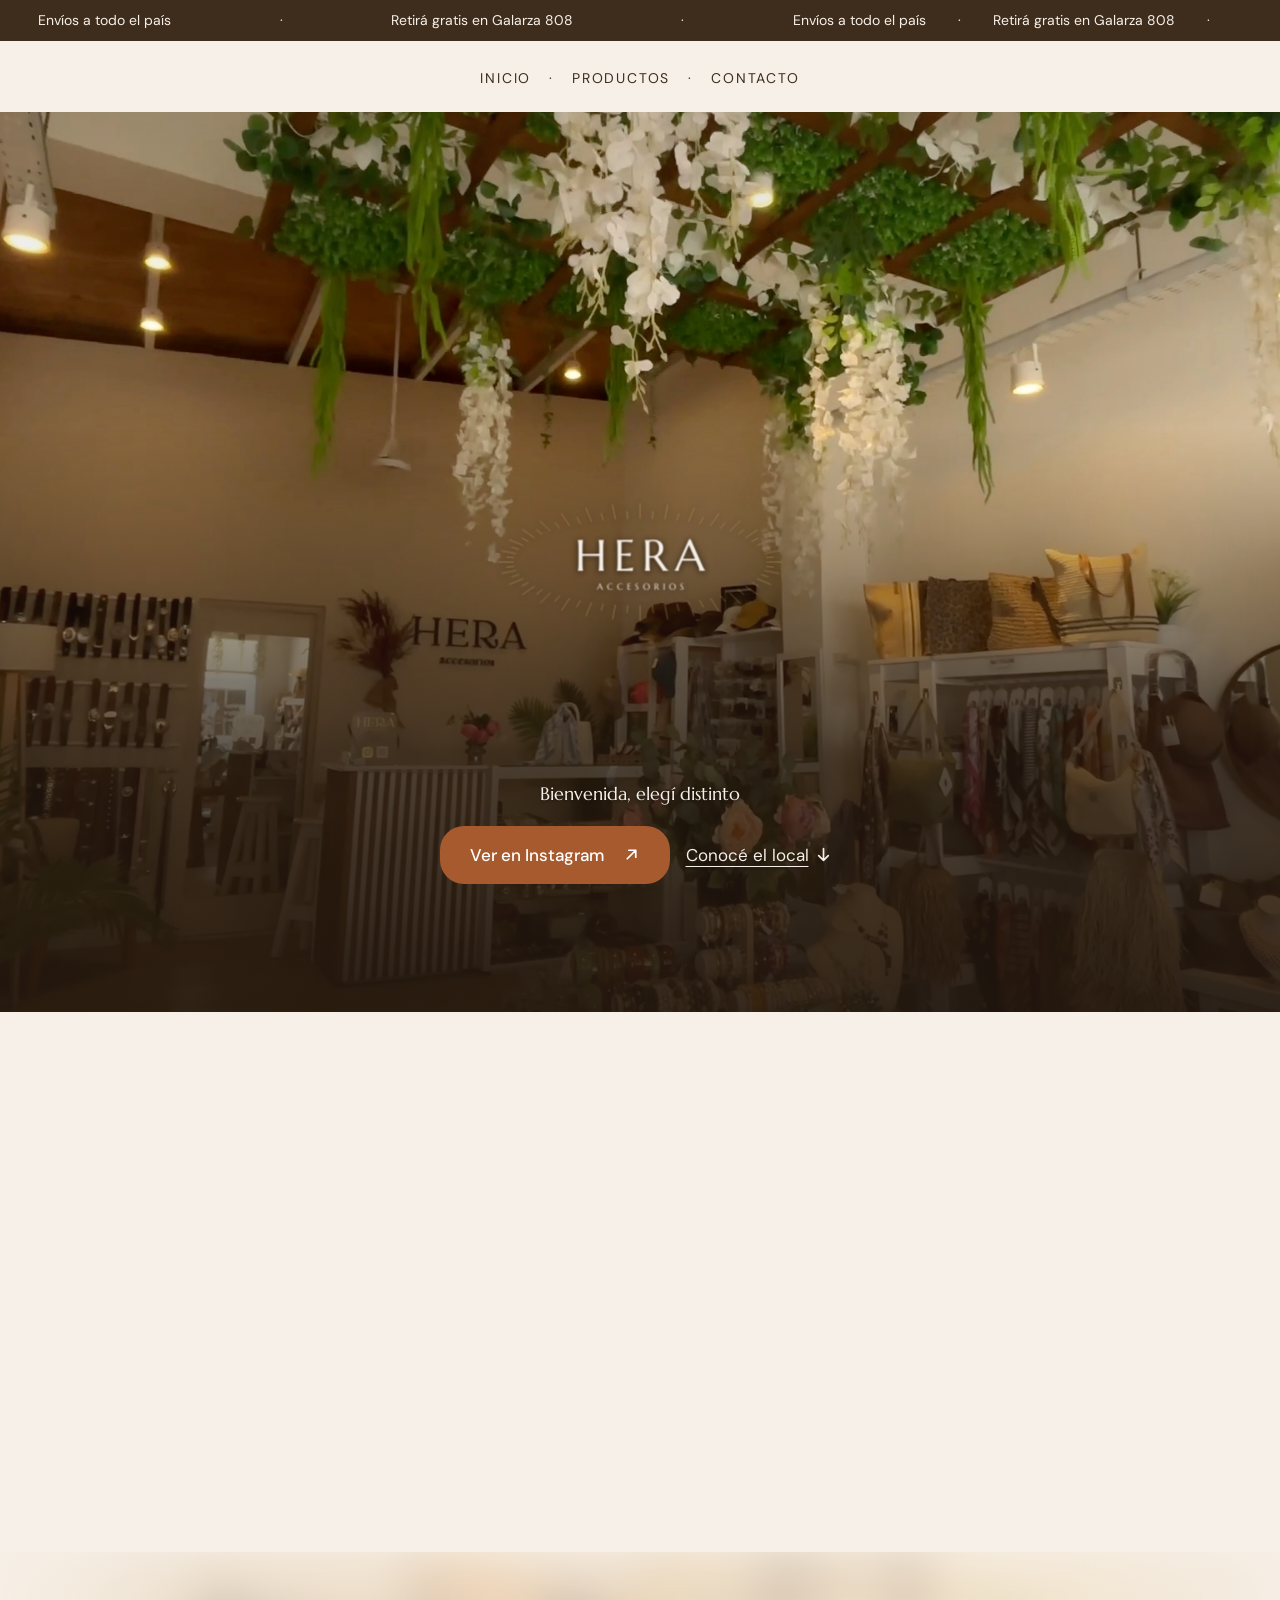
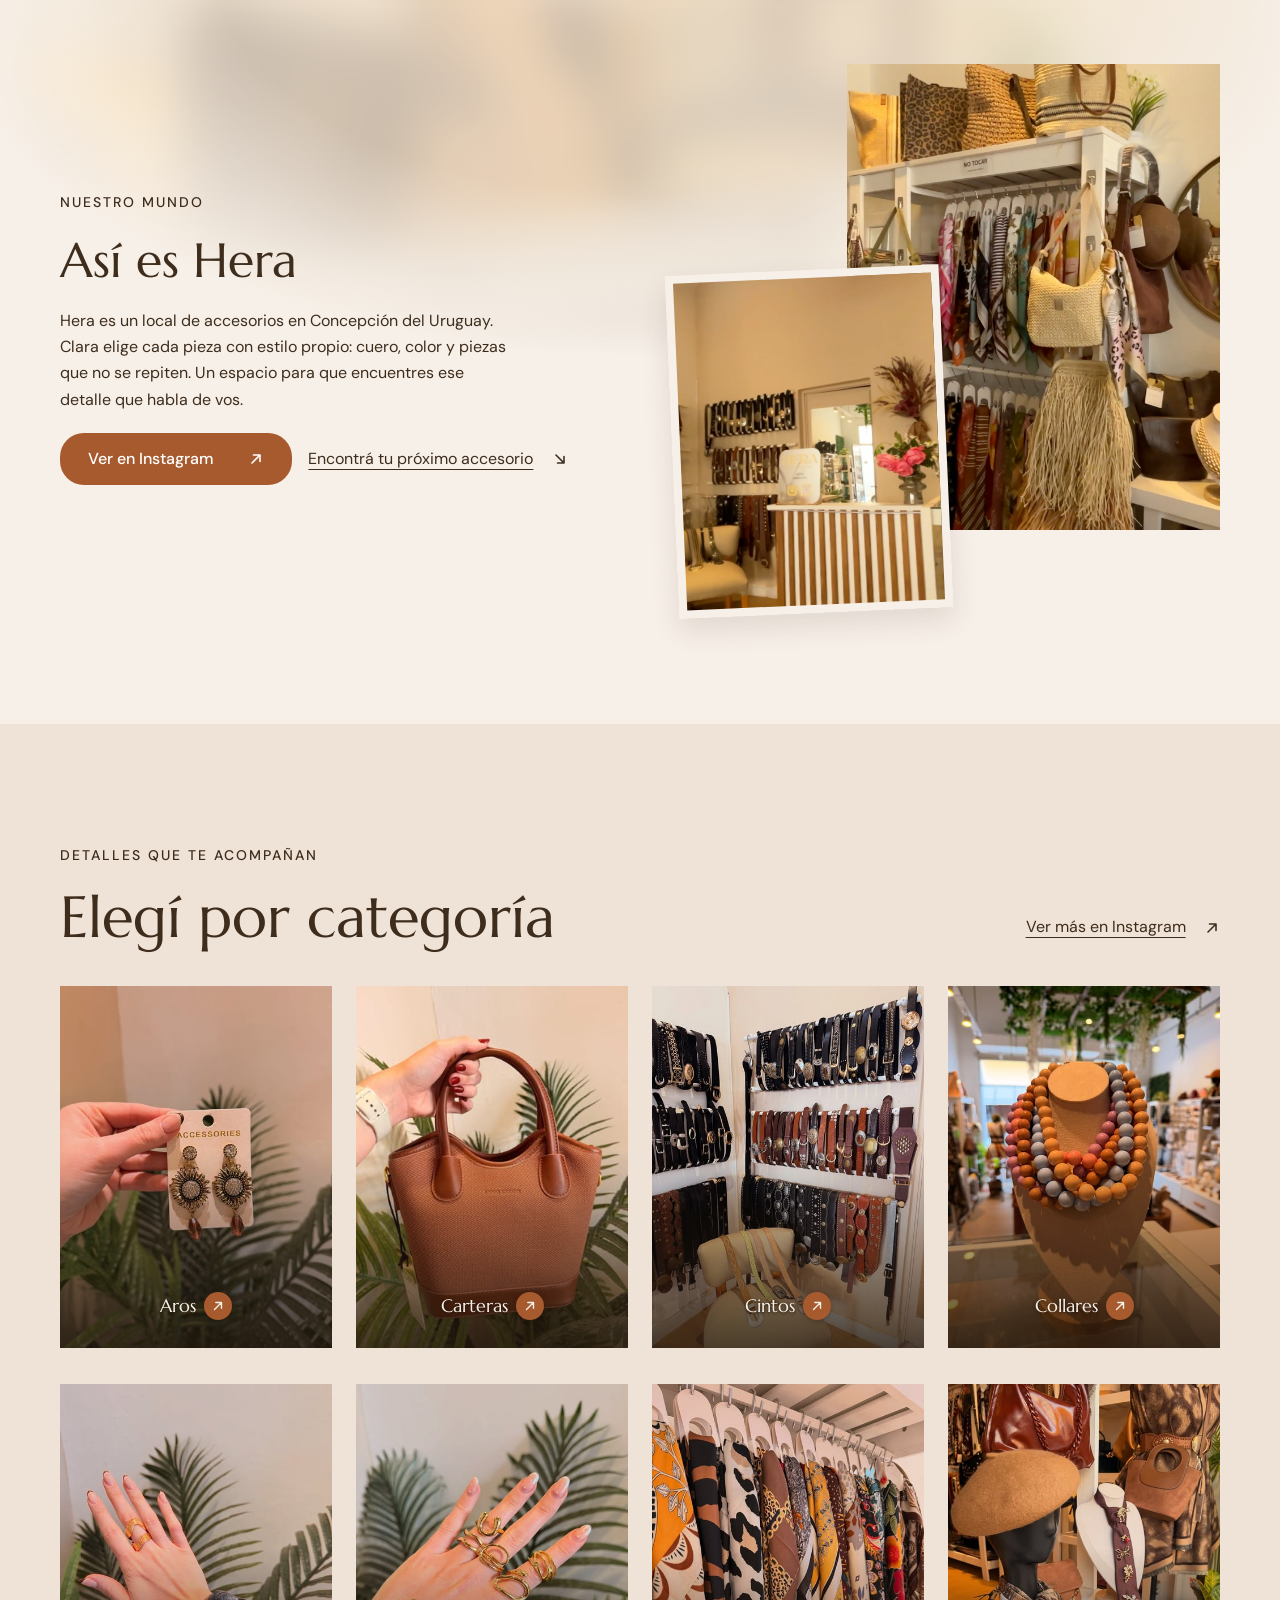
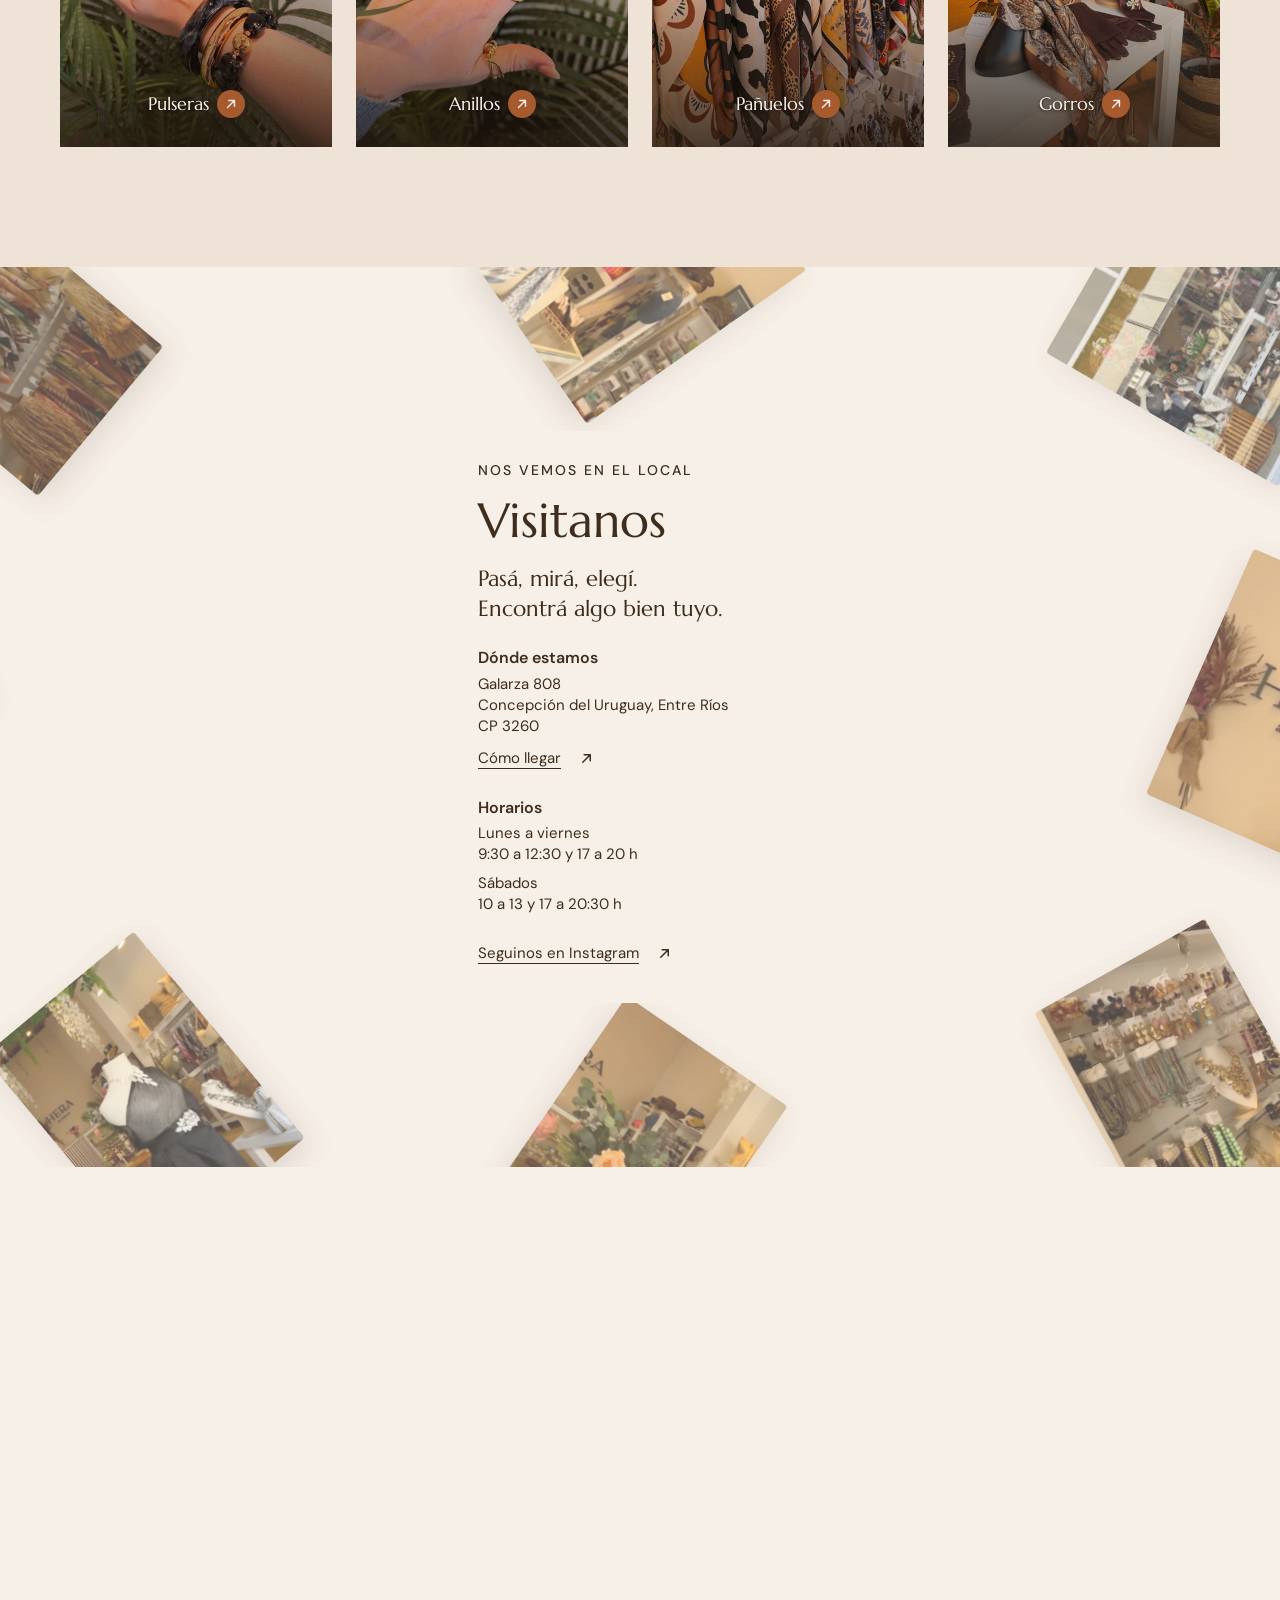
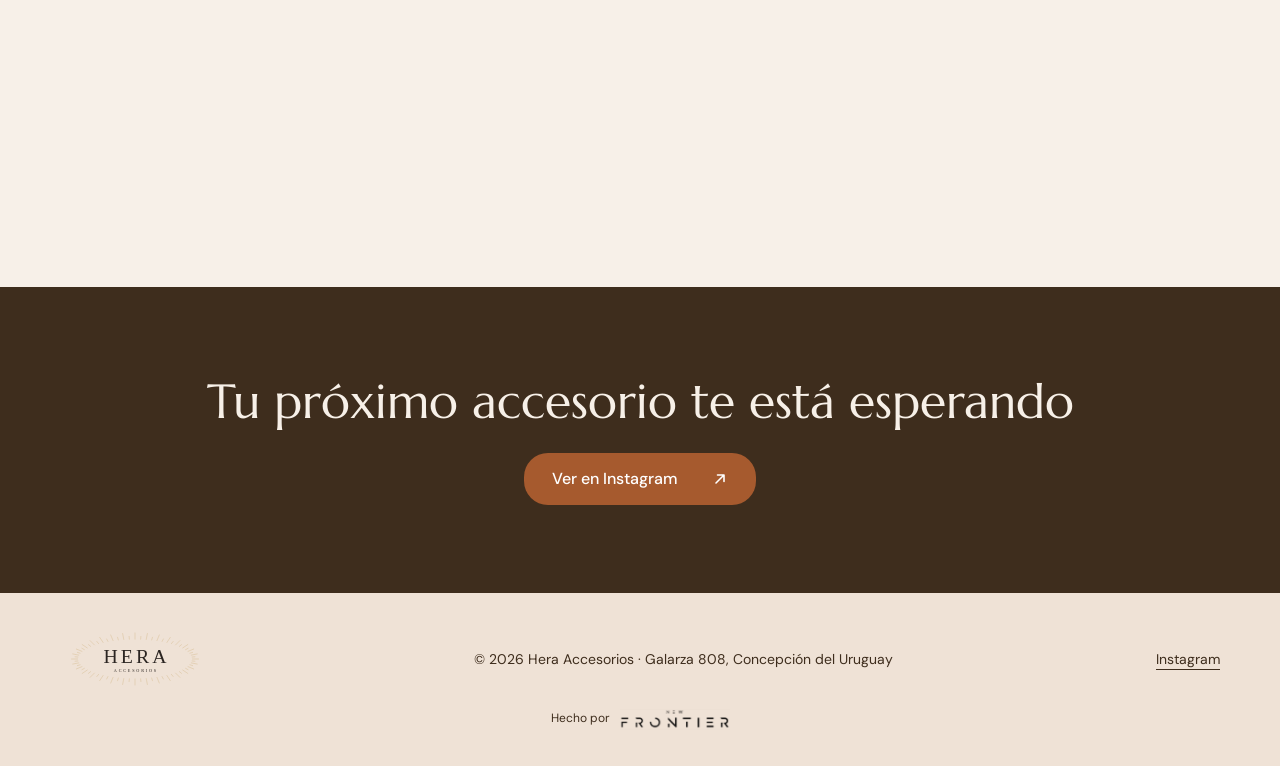
==== index.html @ e1b84c61 "Landing Hera Accesorios (versión final 10-nov) Co-Authored-By: Claude Opus 5.5 <noreply@anthropic.co" ====
<!doctype html>
<html lang="es-AR" data-store-base="https://heranewfrontier.mitiendanube.com">
<head>
<meta charset="utf-8"><meta name="viewport" content="width=device-width, initial-scale=1">
<title>Hera Accesorios · Concepción del Uruguay</title>
<meta name="description" content="Accesorios con identidad, elegidos por Clara en Concepción del Uruguay. Descubrí Hera, visitanos en Galarza 808 y encontrá tu próximo accesorio en nuestra tienda.">
<meta property="og:type" content="website"><meta property="og:locale" content="es_AR"><meta property="og:title" content="Hera Accesorios · Concepción del Uruguay"><meta property="og:description" content="Accesorios con identidad. Conocé nuestro local en Galarza 808 y seguinos en Instagram."><meta property="og:image" content="img/local-flores.jpg"><meta property="og:image:alt" content="Interior de Hera Accesorios con flores y accesorios">
<meta name="theme-color" content="#F7F0E8"><link rel="icon" href="img/favicon.svg" type="image/svg+xml">
<link rel="preconnect" href="https://fonts.googleapis.com"><link rel="preconnect" href="https://fonts.gstatic.com" crossorigin><link href="https://fonts.googleapis.com/css2?family=DM+Sans:wght@400;500;600&amp;family=Marcellus&amp;display=swap" rel="stylesheet">
<link rel="preload" as="image" href="img/hero-recorrido-poster.jpg">
<link rel="stylesheet" href="styles.css"><script src="script.js" defer></script>
<!--nd--><meta name="robots" content="noindex,nofollow"><!-- Cloudflare Web Analytics --><script type='module' src='https://static.cloudflareinsights.com/beacon.min.js' data-cf-beacon='{"token": "3e66b78fe11a428f92c4fb5b9becef0b"}'></script><!-- End Cloudflare Web Analytics --></head>
<body>
<a class="skip-link" href="#contenido">Saltar al contenido</a>
<div class="announcement"><div class="announcement-track"><div class="announcement-group"><span>Envíos a todo el país</span><span aria-hidden="true">·</span><span>Retirá gratis en Galarza 808</span><span aria-hidden="true">·</span><span class="announcement-repeat" aria-hidden="true"><span>Envíos a todo el país</span><span aria-hidden="true">·</span><span>Retirá gratis en Galarza 808</span><span aria-hidden="true">·</span></span></div><div class="announcement-group" aria-hidden="true"><span>Envíos a todo el país</span><span aria-hidden="true">·</span><span>Retirá gratis en Galarza 808</span><span aria-hidden="true">·</span><span class="announcement-repeat" aria-hidden="true"><span>Envíos a todo el país</span><span aria-hidden="true">·</span><span>Retirá gratis en Galarza 808</span><span aria-hidden="true">·</span></span></div></div></div>
<header class="site-header" id="inicio">
<nav aria-label="Navegación principal"><a href="#inicio">Inicio</a><span aria-hidden="true">·</span><a href="https://www.instagram.com/heraaccesorios.cdelu/" target="_blank" rel="noopener noreferrer">Productos<span class="sr-only"> (abre en otra pestaña)</span></a><span aria-hidden="true">·</span><a href="#contacto">Contacto</a></nav>
</header>
<main id="contenido">
<section class="hero" aria-labelledby="hero-title">
<div class="hero-sticky">
<video class="hero-video" poster="img/hero-recorrido-poster.jpg" autoplay muted playsinline preload="auto" aria-hidden="true"></video>
<noscript><video class="hero-video is-playing" poster="img/hero-recorrido-poster.jpg" autoplay muted playsinline preload="auto" aria-hidden="true"><source src="img/hero-recorrido-movil.mp4" media="(width &lt; 768px)" type="video/mp4"><source src="img/hero-recorrido.mp4" type="video/mp4"></video></noscript>
<div class="hero-shade"></div><svg class="hero-logo" xmlns="http://www.w3.org/2000/svg" viewBox="0 0 500 200" role="img" aria-labelledby="hero-logo-title"><title id="hero-logo-title">Hera Accesorios</title><g class="hero-rays" stroke="#C9A66B" stroke-width="1" fill="none"><path d="M250.0 35.0L250.0 12.0" pathLength="1" style="--ray:0"/><path d="M268.6 35.3L269.8 23.4" pathLength="1" style="--ray:1"/><path d="M287.1 36.2L291.6 13.7" pathLength="1" style="--ray:2"/><path d="M305.2 37.8L308.6 26.3" pathLength="1" style="--ray:3"/><path d="M322.7 39.9L331.5 18.7" pathLength="1" style="--ray:4"/><path d="M339.6 42.7L345.2 32.1" pathLength="1" style="--ray:5"/><path d="M355.6 46.0L368.3 26.8" pathLength="1" style="--ray:6"/><path d="M370.5 49.8L378.1 40.5" pathLength="1" style="--ray:7"/><path d="M384.4 54.0L400.6 37.8" pathLength="1" style="--ray:8"/><path d="M396.9 58.8L406.1 51.2" pathLength="1" style="--ray:9"/><path d="M408.0 63.9L427.1 51.1" pathLength="1" style="--ray:10"/><path d="M417.6 69.4L428.1 63.7" pathLength="1" style="--ray:11"/><path d="M425.5 75.1L446.8 66.3" pathLength="1" style="--ray:12"/><path d="M431.8 81.1L443.3 77.6" pathLength="1" style="--ray:13"/><path d="M436.3 87.3L458.9 82.8" pathLength="1" style="--ray:14"/><path d="M439.1 93.6L451.0 92.5" pathLength="1" style="--ray:15"/><path d="M440.0 100.0L463.0 100.0" pathLength="1" style="--ray:16"/><path d="M439.1 106.4L451.0 107.5" pathLength="1" style="--ray:17"/><path d="M436.3 112.7L458.9 117.2" pathLength="1" style="--ray:18"/><path d="M431.8 118.9L443.3 122.4" pathLength="1" style="--ray:19"/><path d="M425.5 124.9L446.8 133.7" pathLength="1" style="--ray:20"/><path d="M417.6 130.6L428.1 136.3" pathLength="1" style="--ray:21"/><path d="M408.0 136.1L427.1 148.9" pathLength="1" style="--ray:22"/><path d="M396.9 141.2L406.1 148.8" pathLength="1" style="--ray:23"/><path d="M384.4 146.0L400.6 162.2" pathLength="1" style="--ray:24"/><path d="M370.5 150.2L378.1 159.5" pathLength="1" style="--ray:25"/><path d="M355.6 154.0L368.3 173.2" pathLength="1" style="--ray:26"/><path d="M339.6 157.3L345.2 167.9" pathLength="1" style="--ray:27"/><path d="M322.7 160.1L331.5 181.3" pathLength="1" style="--ray:28"/><path d="M305.2 162.2L308.6 173.7" pathLength="1" style="--ray:29"/><path d="M287.1 163.8L291.6 186.3" pathLength="1" style="--ray:30"/><path d="M268.6 164.7L269.8 176.6" pathLength="1" style="--ray:31"/><path d="M250.0 165.0L250.0 188.0" pathLength="1" style="--ray:32"/><path d="M231.4 164.7L230.2 176.6" pathLength="1" style="--ray:33"/><path d="M212.9 163.8L208.4 186.3" pathLength="1" style="--ray:34"/><path d="M194.8 162.2L191.4 173.7" pathLength="1" style="--ray:35"/><path d="M177.3 160.1L168.5 181.3" pathLength="1" style="--ray:36"/><path d="M160.4 157.3L154.8 167.9" pathLength="1" style="--ray:37"/><path d="M144.4 154.0L131.7 173.2" pathLength="1" style="--ray:38"/><path d="M129.5 150.2L121.9 159.5" pathLength="1" style="--ray:39"/><path d="M115.6 146.0L99.4 162.2" pathLength="1" style="--ray:40"/><path d="M103.1 141.2L93.9 148.8" pathLength="1" style="--ray:41"/><path d="M92.0 136.1L72.9 148.9" pathLength="1" style="--ray:42"/><path d="M82.4 130.6L71.9 136.3" pathLength="1" style="--ray:43"/><path d="M74.5 124.9L53.2 133.7" pathLength="1" style="--ray:44"/><path d="M68.2 118.9L56.7 122.4" pathLength="1" style="--ray:45"/><path d="M63.7 112.7L41.1 117.2" pathLength="1" style="--ray:46"/><path d="M60.9 106.4L49.0 107.5" pathLength="1" style="--ray:47"/><path d="M60.0 100.0L37.0 100.0" pathLength="1" style="--ray:48"/><path d="M60.9 93.6L49.0 92.5" pathLength="1" style="--ray:49"/><path d="M63.7 87.3L41.1 82.8" pathLength="1" style="--ray:50"/><path d="M68.2 81.1L56.7 77.6" pathLength="1" style="--ray:51"/><path d="M74.5 75.1L53.2 66.3" pathLength="1" style="--ray:52"/><path d="M82.4 69.4L71.9 63.7" pathLength="1" style="--ray:53"/><path d="M92.0 63.9L72.9 51.1" pathLength="1" style="--ray:54"/><path d="M103.1 58.8L93.9 51.2" pathLength="1" style="--ray:55"/><path d="M115.6 54.0L99.4 37.8" pathLength="1" style="--ray:56"/><path d="M129.5 49.8L121.9 40.5" pathLength="1" style="--ray:57"/><path d="M144.4 46.0L131.7 26.8" pathLength="1" style="--ray:58"/><path d="M160.4 42.7L154.8 32.1" pathLength="1" style="--ray:59"/><path d="M177.3 39.9L168.5 18.7" pathLength="1" style="--ray:60"/><path d="M194.8 37.8L191.4 26.3" pathLength="1" style="--ray:61"/><path d="M212.9 36.2L208.4 13.7" pathLength="1" style="--ray:62"/><path d="M231.4 35.3L230.2 23.4" pathLength="1" style="--ray:63"/></g><g class="hero-wordmark"><text x="255" y="113" font-size="66" letter-spacing="10" text-anchor="middle">HERA</text><text x="253" y="142" font-size="14" letter-spacing="6" text-anchor="middle">ACCESORIOS</text></g></svg><div class="hero-content"><h1 id="hero-title">Bienvenida, elegí distinto</h1><a class="button" href="https://www.instagram.com/heraaccesorios.cdelu/" target="_blank" rel="noopener noreferrer">Ver en Instagram <span class="arrow arrow-ne" aria-hidden="true"></span><span class="sr-only"> (abre en otra pestaña)</span></a><a class="hero-secondary" href="#local">Conocé el local<span class="arrow arrow-s" aria-hidden="true"></span></a></div>
</div>
</section>
<section class="about" id="local" aria-labelledby="about-title">
<img class="about-wash" src="img/hera-1.jpg" alt="" aria-hidden="true" loading="lazy">
<div class="container about-inner">
<div class="about-copy"><p class="eyebrow">Nuestro mundo</p><h2 id="about-title">Así es Hera</h2><p>Hera es un local de accesorios en Concepción del Uruguay. Clara elige cada pieza con estilo propio: cuero, color y piezas que no se repiten. Un espacio para que encuentres ese detalle que habla de vos.</p><div class="about-actions"><a class="button" href="https://www.instagram.com/heraaccesorios.cdelu/" target="_blank" rel="noopener noreferrer">Ver en Instagram <span class="arrow arrow-ne" aria-hidden="true"></span><span class="sr-only"> (abre en otra pestaña)</span></a><a class="text-link" href="#categorias">Encontrá tu próximo accesorio <span class="arrow arrow-se" aria-hidden="true"></span></a></div></div>
<div class="about-photos"><img class="about-photo-main" src="img/hera-1.jpg" alt="Exhibidor de carteras, pañuelos y accesorios en el local de Hera" width="1267" height="1584" loading="lazy"><img class="about-photo-secondary" src="img/hera-2.jpg" alt="Mostrador de Hera con cintos de fondo y flores" width="1267" height="1584" loading="lazy"></div>
</div></section>
<section class="categories section" id="categorias" aria-labelledby="categories-title"><div class="container"><div class="section-heading"><div><p class="eyebrow">Detalles que te acompañan</p><h2 id="categories-title">Elegí por categoría</h2></div><a class="text-link" href="https://www.instagram.com/heraaccesorios.cdelu/" target="_blank" rel="noopener noreferrer">Ver más en Instagram<span class="arrow arrow-ne" aria-hidden="true"></span><span class="sr-only"> (abre en otra pestaña)</span></a></div><div class="category-grid"><a class="category" href="https://ig.me/m/heraaccesorios.cdelu" target="_blank" rel="noopener noreferrer"><img src="img/04-aros-sol-bordados.jpg" alt="Aros con diseño de sol bordado" width="480" height="640" loading="lazy"><span>Aros<span class="category-go" aria-hidden="true"><span class="arrow arrow-ne"></span></span><span class="sr-only"> (abre un mensaje por Instagram en otra pestaña)</span></span></a>
<a class="category" href="https://www.instagram.com/heraaccesorios.cdelu/" target="_blank" rel="noopener noreferrer"><img src="img/08-cartera-mini-tote-suela.jpg" alt="Cartera mini tote color suela" width="361" height="640" loading="lazy"><span>Carteras<span class="category-go" aria-hidden="true"><span class="arrow arrow-ne"></span></span><span class="sr-only"> (abre Instagram en otra pestaña)</span></span></a>
<a class="category" href="https://www.instagram.com/heraaccesorios.cdelu/" target="_blank" rel="noopener noreferrer"><img src="img/03-cinto-cuero-hebilla-vintage.jpg" alt="Cinto de cuero con hebilla vintage" width="480" height="640" loading="lazy"><span>Cintos<span class="category-go" aria-hidden="true"><span class="arrow arrow-ne"></span></span><span class="sr-only"> (abre Instagram en otra pestaña)</span></span></a>
<a class="category" href="https://www.instagram.com/heraaccesorios.cdelu/" target="_blank" rel="noopener noreferrer"><img src="img/01-collar-maxi-bolitas.jpg" alt="Collar maxi de bolitas" width="480" height="640" loading="lazy"><span>Collares<span class="category-go" aria-hidden="true"><span class="arrow arrow-ne"></span></span><span class="sr-only"> (abre Instagram en otra pestaña)</span></span></a>
<a class="category" href="https://www.instagram.com/heraaccesorios.cdelu/" target="_blank" rel="noopener noreferrer"><img src="img/02-set-pulseras-carey.jpg" alt="Conjunto de pulseras de estilo carey" width="480" height="640" loading="lazy"><span>Pulseras<span class="category-go" aria-hidden="true"><span class="arrow arrow-ne"></span></span><span class="sr-only"> (abre Instagram en otra pestaña)</span></span></a>
<a class="category" href="https://ig.me/m/heraaccesorios.cdelu" target="_blank" rel="noopener noreferrer"><img src="img/06-anillos-dorados-ondas.jpg" alt="Anillos dorados con formas onduladas" width="480" height="640" loading="lazy"><span>Anillos<span class="category-go" aria-hidden="true"><span class="arrow arrow-ne"></span></span><span class="sr-only"> (abre un mensaje por Instagram en otra pestaña)</span></span></a>
<a class="category" href="https://www.instagram.com/heraaccesorios.cdelu/" target="_blank" rel="noopener noreferrer"><img src="img/05-panuelo-seda-estampado.jpg" alt="Pañuelo estampado de colores" width="480" height="640" loading="lazy"><span>Pañuelos<span class="category-go" aria-hidden="true"><span class="arrow arrow-ne"></span></span><span class="sr-only"> (abre Instagram en otra pestaña)</span></span></a>
<a class="category" href="https://www.instagram.com/heraaccesorios.cdelu/" target="_blank" rel="noopener noreferrer"><img src="img/07-boina-pano-camel.jpg" alt="Boina de paño color camel" width="480" height="640" loading="lazy"><span>Gorros<span class="category-go" aria-hidden="true"><span class="arrow arrow-ne"></span></span><span class="sr-only"> (abre Instagram en otra pestaña)</span></span></a></div></div></section>
<section class="visit" id="contacto" aria-labelledby="visit-title"><div class="visit-sticky"><div class="visit-cards"><figure class="visit-card"><img src="img/visita/cartel.jpg" alt="Cartel de Hera en la pared del local" width="800" height="1100" loading="lazy" decoding="async"></figure><figure class="visit-card"><img src="img/visita/collares.jpg" alt="Pared con collares y aros" width="800" height="1100" loading="lazy" decoding="async"></figure><figure class="visit-card"><img src="img/visita/flores.jpg" alt="Mesa con flores y pulseras" width="800" height="1100" loading="lazy" decoding="async"></figure><figure class="visit-card"><img src="img/visita/maniqui.jpg" alt="Maniquí con vestido negro en el local" width="800" height="1100" loading="lazy" decoding="async"></figure><figure class="visit-card"><img src="img/visita/mesa.jpg" alt="Mesa con pulseras y collares en bustos" width="800" height="1100" loading="lazy" decoding="async"></figure><figure class="visit-card"><img src="img/visita/panuelos.jpg" alt="Exhibidor de pañuelos y carteras" width="800" height="1100" loading="lazy" decoding="async"></figure><figure class="visit-card"><img src="img/visita/sombreros.jpg" alt="Estante con sombreros y accesorios" width="800" height="1100" loading="lazy" decoding="async"></figure><figure class="visit-card"><img src="img/visita/vidriera.jpg" alt="Vidriera de Hera vista desde la calle" width="800" height="1100" loading="lazy" decoding="async"></figure></div><div class="visit-panel"><div><p class="eyebrow">Nos vemos en el local</p><h2 id="visit-title">Visitanos</h2><p class="visit-intro">Pasá, mirá, elegí.<br>Encontrá algo bien tuyo.</p></div><div class="visit-details"><div><h3>Dónde estamos</h3><address>Galarza 808<br>Concepción del Uruguay, Entre Ríos<br>CP 3260</address><a class="text-link" href="https://www.google.com/maps/search/?api=1&amp;query=Galarza+808+Concepci%C3%B3n+del+Uruguay" target="_blank" rel="noopener noreferrer">Cómo llegar <span class="arrow arrow-ne" aria-hidden="true"></span><span class="sr-only"> (abre en otra pestaña)</span></a></div><div><h3>Horarios</h3><p>Lunes a viernes<br>9:30 a 12:30 y 17 a 20 h</p><p>Sábados<br>10 a 13 y 17 a 20:30 h</p></div><a class="text-link instagram" href="https://www.instagram.com/heraaccesorios.cdelu/" target="_blank" rel="noopener noreferrer">Seguinos en Instagram<span class="arrow arrow-ne" aria-hidden="true"></span><span class="sr-only"> (abre en otra pestaña)</span></a></div></div></div></section>
<div class="contact-strip"><h2>Tu próximo accesorio te está esperando</h2><a class="button" href="https://www.instagram.com/heraaccesorios.cdelu/" target="_blank" rel="noopener noreferrer">Ver en Instagram <span class="arrow arrow-ne" aria-hidden="true"></span><span class="sr-only"> (abre en otra pestaña)</span></a></div>
</main>
<footer class="site-footer"><div class="container footer-inner"><a href="#inicio" aria-label="Hera Accesorios, volver al inicio"><img src="img/logo-hera.svg" width="500" height="200" alt="Hera Accesorios" loading="lazy"></a><p>© 2026 Hera Accesorios · Galarza 808, Concepción del Uruguay</p><nav aria-label="Enlaces del pie"><a href="https://www.instagram.com/heraaccesorios.cdelu/" target="_blank" rel="noopener noreferrer">Instagram<span class="sr-only"> (abre en otra pestaña)</span></a></nav></div><div class="footer-credit"><span>Hecho por</span><a href="https://newfrontieria.com/" target="_blank" rel="noopener noreferrer" aria-label="New Frontier (abre en otra pestaña)"><img src="img/logo-new-frontier.png" width="480" height="89" alt="New Frontier" loading="lazy"></a></div></footer>
</body></html>
---- styles.css ----
:root{--header-stack-height:112.1px;--cream:#F7F0E8;--ink:#3E2D1D;--accent:#A65A2E;--surface:#EFE2D6;--gold:#C9A66B;--serif:'Marcellus',Georgia,serif;--sans:'DM Sans',Arial,sans-serif}
*{box-sizing:border-box}html{scroll-behavior:smooth;scroll-padding-top:24px}body{margin:0;background:var(--cream);color:var(--ink);font-family:var(--sans);font-size:16px;line-height:1.65;opacity:1;transition:opacity 300ms ease}body.is-leaving{opacity:0}img{display:block;max-width:100%;height:auto}a{color:inherit;text-underline-offset:5px}a:focus-visible{outline:3px solid var(--accent);outline-offset:6px}h1,h2,h3,p,figure{margin:0}h1,h2{font-family:var(--serif);font-weight:400;line-height:1.12;text-wrap:balance}h1{font-size:clamp(48px,7vw,96px)}h2{font-size:clamp(36px,4.5vw,60px)}h3{font-size:16px;font-weight:600;margin-bottom:12px}p+ p{margin-top:16px}.container{width:min(1160px,calc(100% - 40px));margin-inline:auto}.section{padding-block:72px}.eyebrow{font-size:14px;letter-spacing:2px;text-transform:uppercase;font-weight:500;margin-bottom:18px}.skip-link{position:absolute;left:16px;top:8px;z-index:10;padding:12px 18px;background:var(--cream);transform:translateY(-150%)}.skip-link:focus{transform:none}.sr-only{position:absolute;width:1px;height:1px;padding:0;margin:-1px;overflow:hidden;clip-path:inset(50%);white-space:nowrap;border:0}
.announcement{overflow:hidden;background:var(--ink);color:var(--cream);font-size:14px;padding-block:9px}.announcement-track{display:flex;width:max-content;animation:announcement-scroll 36s linear infinite}.announcement-group,.announcement-repeat{display:flex;align-items:center;gap:32px;flex-shrink:0}.announcement-group{padding-right:32px;min-width:100vw;justify-content:space-around}.announcement:hover .announcement-track{animation-play-state:paused}.announcement span{white-space:nowrap}@keyframes announcement-scroll{to{transform:translateX(-50%)}}.site-header{text-align:center;padding:15px 20px 12px}.site-header nav{display:flex;justify-content:center;align-items:center;gap:18px;font-size:14px;letter-spacing:1.8px;text-transform:uppercase}.site-header nav a{display:inline-flex;align-items:center;min-height:44px;text-decoration:none}.site-header nav a:hover{text-decoration:underline}.hero{position:relative;height:160vh;height:160svh;text-align:center;color:var(--cream)}.hero-sticky{position:sticky;top:0;height:100vh;height:100svh;isolation:isolate;overflow:hidden;background:url("img/hero-recorrido-poster.jpg") center/cover no-repeat}.hero-video{position:absolute;inset:0;width:100%;height:100%;object-fit:cover;z-index:-2;opacity:0}.hero-video.is-playing{opacity:1}.hero-shade{position:absolute;inset:0;background:linear-gradient(to bottom,rgba(33,23,15,.16),transparent 25%),linear-gradient(to top,rgba(33,23,15,.9),rgba(33,23,15,.72) calc(var(--header-stack-height) + 150px),transparent 65%);z-index:-1;pointer-events:none}.hero-content{position:absolute;bottom:calc(var(--header-stack-height) + 16px);left:0;width:100%;padding:12px 16px 0}.hero h1,.hero-secondary{text-shadow:0 1px 3px #21170f}.hero h1{font-size:clamp(.95rem,1.4vw,1.15rem);line-height:1.3;margin-bottom:clamp(14px,1.6vw,20px)}.hero .button{min-height:44px;max-width:170px;padding:12px 20px;gap:0;font-size:15px;white-space:nowrap}.button{display:inline-flex;align-items:center;justify-content:center;gap:28px;padding:13px 28px;min-height:50px;border-radius:24px;background:var(--accent);color:#fff;text-decoration:none;font-weight:500;transition:background 200ms,box-shadow 200ms}.button:hover{background:#894722;box-shadow:0 4px 18px #21170f26}.hero-secondary{display:inline-flex;align-items:center;justify-content:center;min-height:44px;margin-left:8px;padding:8px;font-size:15px;white-space:nowrap}.hero a:focus-visible{outline-color:var(--cream)}.text-link{display:inline-flex;align-items:center;gap:12px;min-height:44px;font-size:16px}.text-link:hover{text-decoration-thickness:2px}.about{position:relative;isolation:isolate;overflow:hidden;background:var(--cream)}
.about-wash{position:absolute;top:0;left:0;width:100%;height:70%;object-fit:cover;object-position:top;filter:blur(24px);opacity:.28;pointer-events:none;z-index:0;-webkit-mask-image:radial-gradient(75% 100% at 50% 0,#000 45%,transparent 75%);mask-image:radial-gradient(75% 100% at 50% 0,#000 45%,transparent 75%)}
.about-inner{position:relative;z-index:1;display:grid;grid-template-columns:minmax(0,1fr);align-items:center;gap:clamp(48px,6vw,64px);padding-block:clamp(80px,9vw,112px)}
.about-copy{display:flex;flex-direction:column;align-items:flex-start;gap:20px;min-width:0;text-align:left}.about-copy .eyebrow{margin:0}.about-copy h2{font-size:clamp(32px,4.4vw,48px)}.about-copy p:not(.eyebrow){max-width:28rem;text-wrap:pretty}.about-actions{display:flex;flex-wrap:wrap;align-items:center;gap:16px}
.about-photos{position:relative;aspect-ratio:1/1;min-width:0}.about-photos img{position:absolute;aspect-ratio:4/5;object-fit:cover}.about-photo-main{top:0;right:0;width:68%}.about-photo-secondary{bottom:0;left:0;width:50%;z-index:1;border:8px solid var(--cream);box-shadow:0 12px 28px #3e2d1d1f;transform:rotate(-2.5deg)}
.js .about-copy>*{transition:opacity .5s cubic-bezier(.22,1,.36,1),transform .5s cubic-bezier(.22,1,.36,1),filter .5s cubic-bezier(.22,1,.36,1);transition-delay:calc(var(--about-order,0)*.1s)}.about-copy>:nth-child(2){--about-order:1}.about-copy>:nth-child(3){--about-order:2}.about-copy>:nth-child(4){--about-order:3}
.js .about-photos{transition:opacity .6s cubic-bezier(.22,1,.36,1) .4s,transform .6s cubic-bezier(.22,1,.36,1) .4s,filter .6s cubic-bezier(.22,1,.36,1) .4s}
.js .about:not(.is-revealed) .about-copy>*{opacity:0;transform:translateY(12px);filter:blur(6px)}.js .about:not(.is-revealed) .about-photos{opacity:0;transform:translateY(24px);filter:blur(8px)}
@media(min-width:1024px){.about-inner{grid-template-columns:repeat(2,minmax(0,1fr))}}
@media(prefers-reduced-motion:reduce){.js .about .about-copy>*,.js .about .about-photos{opacity:1;transform:none;filter:none;transition:none}}
.categories{background:var(--surface)}.section-heading{display:flex;flex-wrap:wrap;justify-content:space-between;align-items:end;gap:20px;margin-bottom:36px}.category-grid{display:grid;grid-template-columns:repeat(2,minmax(0,1fr));gap:28px 16px}.category{position:relative;isolation:isolate;overflow:hidden;text-decoration:none;min-width:0;aspect-ratio:3/4;transition:filter 325ms ease-out,opacity 325ms ease-out}.category:before{content:'';position:absolute;inset:45% 0 0;background:linear-gradient(transparent,rgba(33,23,15,.8));z-index:1;pointer-events:none}.category img{width:100%;height:100%;object-fit:cover;transition:transform 325ms ease-out}.category>span{position:absolute;z-index:2;bottom:28px;left:12px;right:12px;display:flex;justify-content:center;align-items:center;gap:8px;font-size:18px;font-family:var(--serif);color:var(--cream);text-shadow:0 1px 3px #21170f;transition:color 325ms ease-out}.category>span>span{font-size:18px}.category-rays{position:absolute;z-index:2;bottom:0;left:50%;transform:translateX(-50%);width:min(100%,240px);height:90px;pointer-events:none}.category-rays path{stroke-dasharray:1;stroke-dashoffset:1;transition:stroke-dashoffset 325ms ease-out;transition-delay:calc(var(--ray)*8ms)}
.category-grid:has(.category:focus-visible) .category:not(:focus-visible){filter:grayscale(.25);opacity:.6}.category:focus-visible img{transform:scale(1.06)}.category:focus-visible>span{color:var(--gold)}.category:focus-visible .category-rays path{stroke-dashoffset:0}
@media(hover:hover){.category-grid:has(.category:hover) .category:not(:hover){filter:grayscale(.25);opacity:.6}.category:hover img{transform:scale(1.06)}.category:hover>span{color:var(--gold)}.category:hover .category-rays path{stroke-dashoffset:0}}
@media(hover:none){.category-grid:has(.category.is-focus) .category:not(.is-focus){filter:grayscale(.15);opacity:.8}.category.is-focus img{transform:scale(1.06)}.category.is-focus>span{color:var(--gold)}.category.is-focus .category-rays path{stroke-dashoffset:0}}
.visit{position:relative;background:var(--cream)}.visit-sticky{display:flex;flex-direction:column;align-items:center;gap:32px;padding:56px 16px}.visit-cards{display:grid;grid-template-columns:repeat(2,minmax(0,1fr));gap:12px;width:100%;max-width:1160px}.visit-card{margin:0;aspect-ratio:8/11;overflow:hidden;border-radius:4px;background:var(--surface);box-shadow:0 10px 28px rgba(62,45,29,.18)}.visit-card img{display:block;width:100%;height:100%;object-fit:cover;transition:transform .7s ease-out}@media(hover:hover){.visit-card:hover img{transform:scale(1.05)}}.visit-panel{width:100%;max-width:560px;min-width:0;padding:20px;background:var(--cream);color:var(--ink)}.visit-panel .eyebrow{font-size:12px;margin-bottom:6px}.visit-panel h2{font-size:36px}.visit-intro{font-family:var(--serif);font-size:18px;line-height:1.35;margin-top:8px}.visit-details{display:grid;grid-template-columns:1fr 1fr;gap:10px 16px;margin-top:14px;font-size:13px;line-height:1.4}.visit-details h3{font-size:14px;margin-bottom:4px}.visit-details p+p{margin-top:8px}.visit-details address{font-style:normal}.visit-details .text-link{font-size:13px;min-height:44px}.visit-details .instagram{grid-column:1/-1;justify-self:start}.visit.is-animated{height:180vh;height:180svh}.visit.is-animated .visit-sticky{display:block;position:sticky;top:0;height:100vh;height:100svh;padding:0;overflow:hidden}.visit.is-animated .visit-cards{display:block;position:absolute;inset:0;width:auto;max-width:none}.visit.is-animated .visit-card{position:absolute;left:50%;top:50%;width:var(--visit-card-width,160px);margin:calc(var(--visit-card-width,160px)*-.6875) 0 0 calc(var(--visit-card-width,160px)*-.5);opacity:0;will-change:transform,opacity}.visit.is-animated .visit-panel{position:absolute;left:50%;top:50%;z-index:2;width:calc(100% - 32px);transform:translate(-50%,-50%);max-height:calc(100vh - 32px);max-height:calc(100svh - 32px);overflow:auto}
.contact-strip{padding:clamp(48px,7vw,88px) 16px;background:var(--ink);color:var(--cream);text-align:center}.contact-strip h2{font-family:var(--serif);font-size:clamp(28px,4vw,48px);color:var(--cream);margin-bottom:24px}.site-footer{background:var(--surface);padding:36px 0}.footer-inner{display:flex;flex-direction:column;align-items:center;gap:20px;text-align:center}.footer-inner>a img{width:150px}.footer-inner p{font-size:14px;max-width:500px}.footer-inner nav{display:flex;align-items:center;gap:24px}.footer-inner nav a{padding-block:10px;font-size:14px}.footer-credit{display:flex;align-items:center;justify-content:center;gap:10px;margin-top:20px;font-size:12px}.footer-credit a{display:block;border:0;background:none;transition:opacity 200ms}.footer-credit a:hover{opacity:.7}.footer-credit img{width:110px;height:auto;mix-blend-mode:multiply}
@keyframes rise-in{from{opacity:0;transform:translateY(18px)}to{opacity:1;transform:translateY(0)}}@keyframes shade-in{from{opacity:0}to{opacity:1}}
@media(min-width:768px){.container{width:min(1160px,calc(100% - 80px))}.section{padding-block:96px}.category-grid{grid-template-columns:repeat(4,minmax(0,1fr));gap:36px 24px}.visit-cards{grid-template-columns:repeat(4,minmax(0,1fr));gap:20px}.visit-panel{padding:28px}.visit-panel .eyebrow{font-size:14px;margin-bottom:12px}.visit-panel h2{font-size:48px}.visit-intro{font-size:22px;margin-top:16px}.visit-details{gap:16px;margin-top:24px;font-size:15px}.visit-details h3{font-size:16px}.visit-details .text-link{font-size:15px}.footer-inner{flex-direction:row;flex-wrap:nowrap;justify-content:space-between;align-items:center}}
@media(min-width:1024px){.visit-panel,.visit.is-animated .visit-panel{width:380px}.visit-details{grid-template-columns:1fr}}
@media(min-width:1100px){.section{padding-block:120px}}
@media(prefers-reduced-motion:reduce){html{scroll-behavior:auto}*,*::before,*::after{animation:none!important;transition:none!important}body.is-leaving{opacity:1}}

.hero-logo{position:absolute;top:50%;left:50%;transform:translate(-50%,-50%);display:block;width:clamp(180px,26vw,340px);height:auto;filter:drop-shadow(0 1px 3px #21170f)}
.hero-wordmark{font-family:var(--serif);fill:var(--cream)}
.hero-rays path{stroke-dasharray:1;stroke-dashoffset:0;opacity:.72}
.js .hero:not(.is-logo-visible) .hero-logo,.js .hero:not(.is-logo-visible) .hero-rays path,.js .hero:not(.is-logo-visible) .hero-wordmark{opacity:0}
.hero.is-logo-visible .hero-wordmark{animation:wordmark-in 500ms .4s both}
.hero.is-logo-visible .hero-rays path{animation:ray-draw 300ms calc(var(--ray)*17ms) both,ray-glint 5.6s calc(1.5s + var(--ray)*17ms) infinite both}
@keyframes ray-draw{from{stroke-dashoffset:1}to{stroke-dashoffset:0}}
@keyframes wordmark-in{from{opacity:0}to{opacity:1}}
@keyframes ray-glint{0%,8%,100%{opacity:.72}3%{opacity:1;filter:drop-shadow(0 0 2px #C9A66B)}}
@media(prefers-reduced-motion:reduce){.announcement-track{width:100%;justify-content:center}.announcement-group{min-width:0;flex-wrap:wrap;justify-content:center;gap:0 24px;padding:0 16px}.announcement-group>span[aria-hidden],.announcement-repeat,.announcement-group[aria-hidden]{display:none}.hero-video{opacity:0!important}.hero-rays path{opacity:1;stroke-dashoffset:0}.hero-wordmark{opacity:1}}

@media(prefers-reduced-motion:reduce){.hero,.hero-sticky{height:100vh;height:100svh}.js .hero:not(.is-logo-visible) .hero-logo,.js .hero:not(.is-logo-visible) .hero-rays path,.js .hero:not(.is-logo-visible) .hero-wordmark{opacity:1}.category img{transform:none!important}.category-rays{display:none}.category>span{color:var(--cream)}}

@media(prefers-reduced-motion:reduce){.visit-card img{transition:none}}


@media(min-width:768px){.hero .button{max-width:calc(clamp(180px,26vw,340px) - 1px);font-size:16px;padding:13px 24px;gap:4px}.hero-secondary{font-size:16px}}
@media(min-width:1024px){.hero .button{font-size:17px;padding:15px 30px;gap:12px}.hero-secondary{font-size:17px}}
.arrow{display:inline-block;flex:none;width:1em;height:1em;margin-left:.4em;vertical-align:-.12em;background:currentColor;-webkit-mask:var(--arrow) center/contain no-repeat;mask:var(--arrow) center/contain no-repeat}
.arrow-ne{--arrow:url("data:image/svg+xml,%3Csvg xmlns='http://www.w3.org/2000/svg' viewBox='0 0 16 16' fill='none' stroke='%23000' stroke-width='1.6' stroke-linecap='round' stroke-linejoin='round'%3E%3Cpath d='M4 12 12 4M5.5 4H12v6.5'/%3E%3C/svg%3E")}
.arrow-se{--arrow:url("data:image/svg+xml,%3Csvg xmlns='http://www.w3.org/2000/svg' viewBox='0 0 16 16' fill='none' stroke='%23000' stroke-width='1.6' stroke-linecap='round' stroke-linejoin='round'%3E%3Cpath d='M4 4l8 8M12 5.5V12H5.5'/%3E%3C/svg%3E")}
.arrow-s{--arrow:url("data:image/svg+xml,%3Csvg xmlns='http://www.w3.org/2000/svg' viewBox='0 0 16 16' fill='none' stroke='%23000' stroke-width='1.6' stroke-linecap='round' stroke-linejoin='round'%3E%3Cpath d='M8 2.5v11M3.5 9 8 13.5 12.5 9'/%3E%3C/svg%3E")}
.category-go{display:inline-flex;flex:none;align-items:center;justify-content:center;width:28px;height:28px;border-radius:50%;background:var(--accent);color:var(--cream);box-shadow:0 1px 4px rgba(33,23,15,.35);transition:background 325ms ease-out,color 325ms ease-out}
.category-go .arrow{width:14px;height:14px;margin:0}
.category:focus-visible .category-go,.category.is-focus .category-go{background:var(--gold);color:var(--ink)}
@media(hover:hover){.category:hover .category-go{background:var(--gold);color:var(--ink)}}
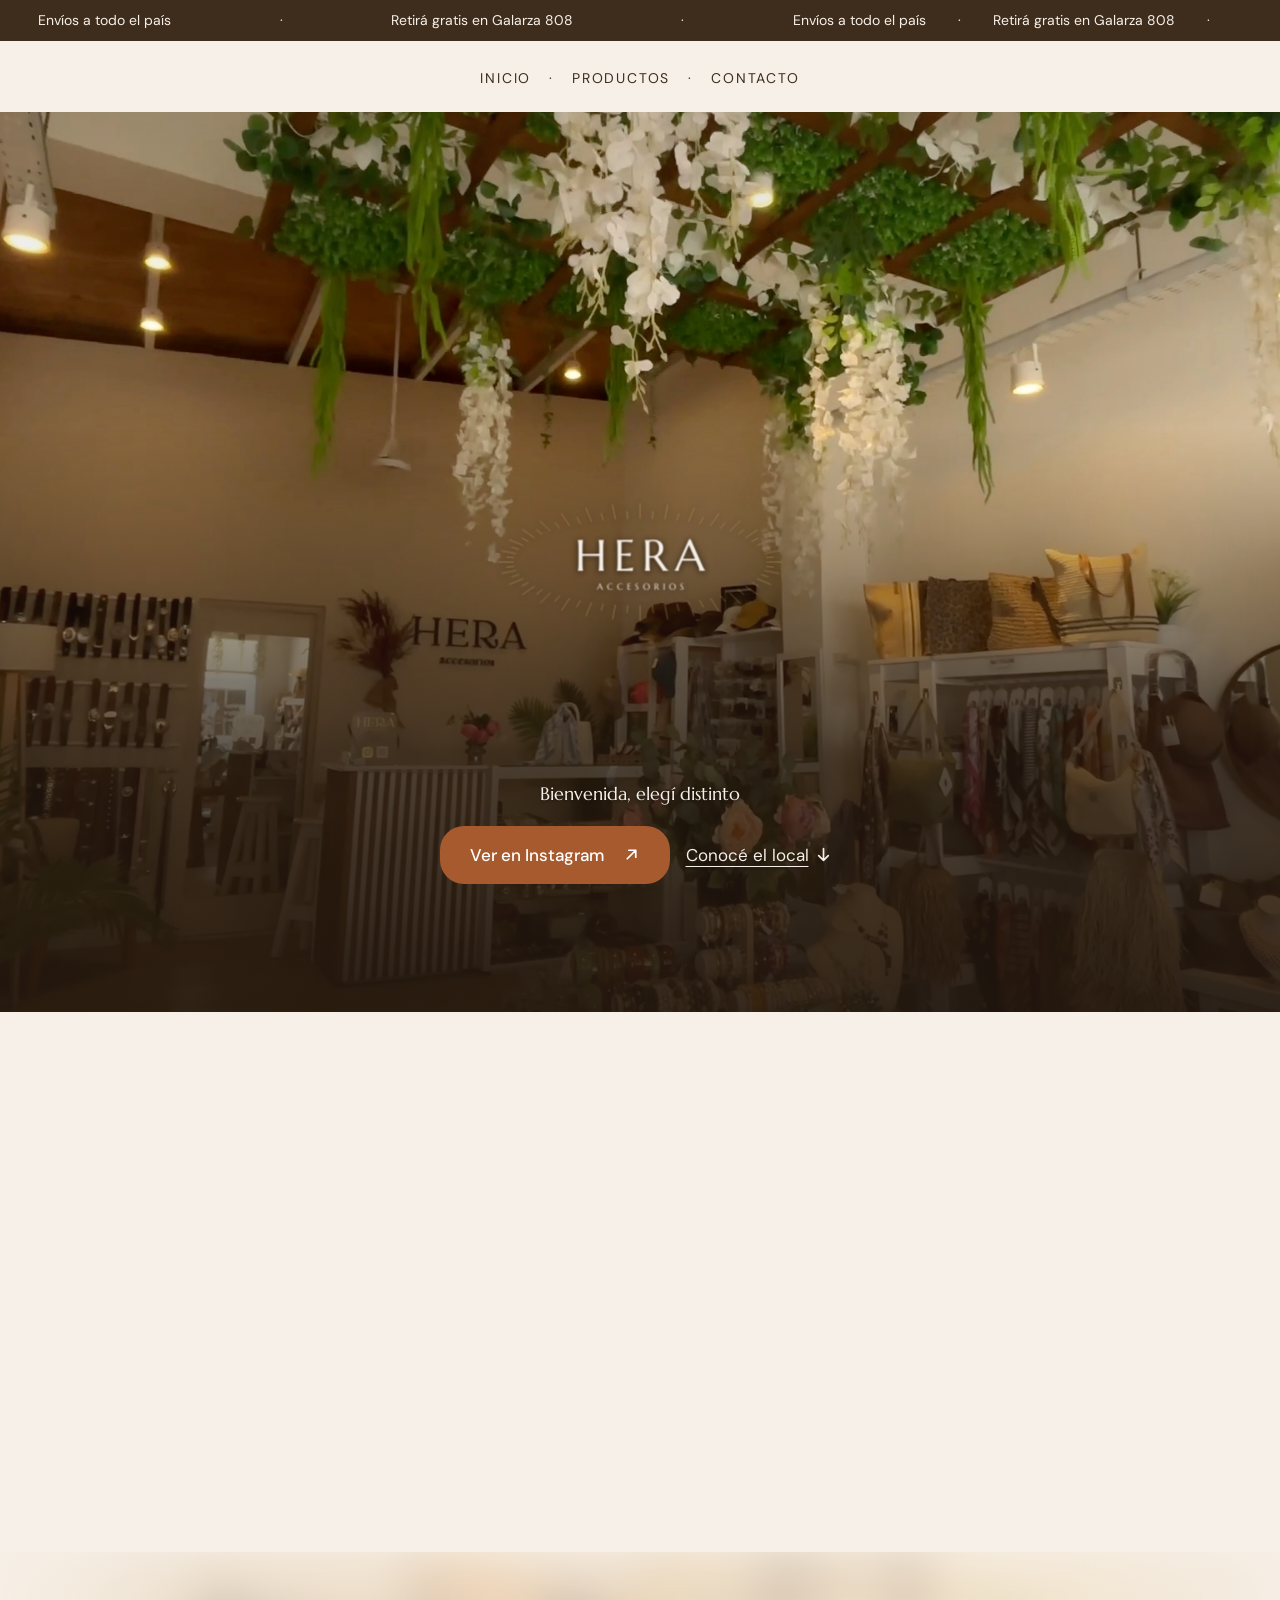
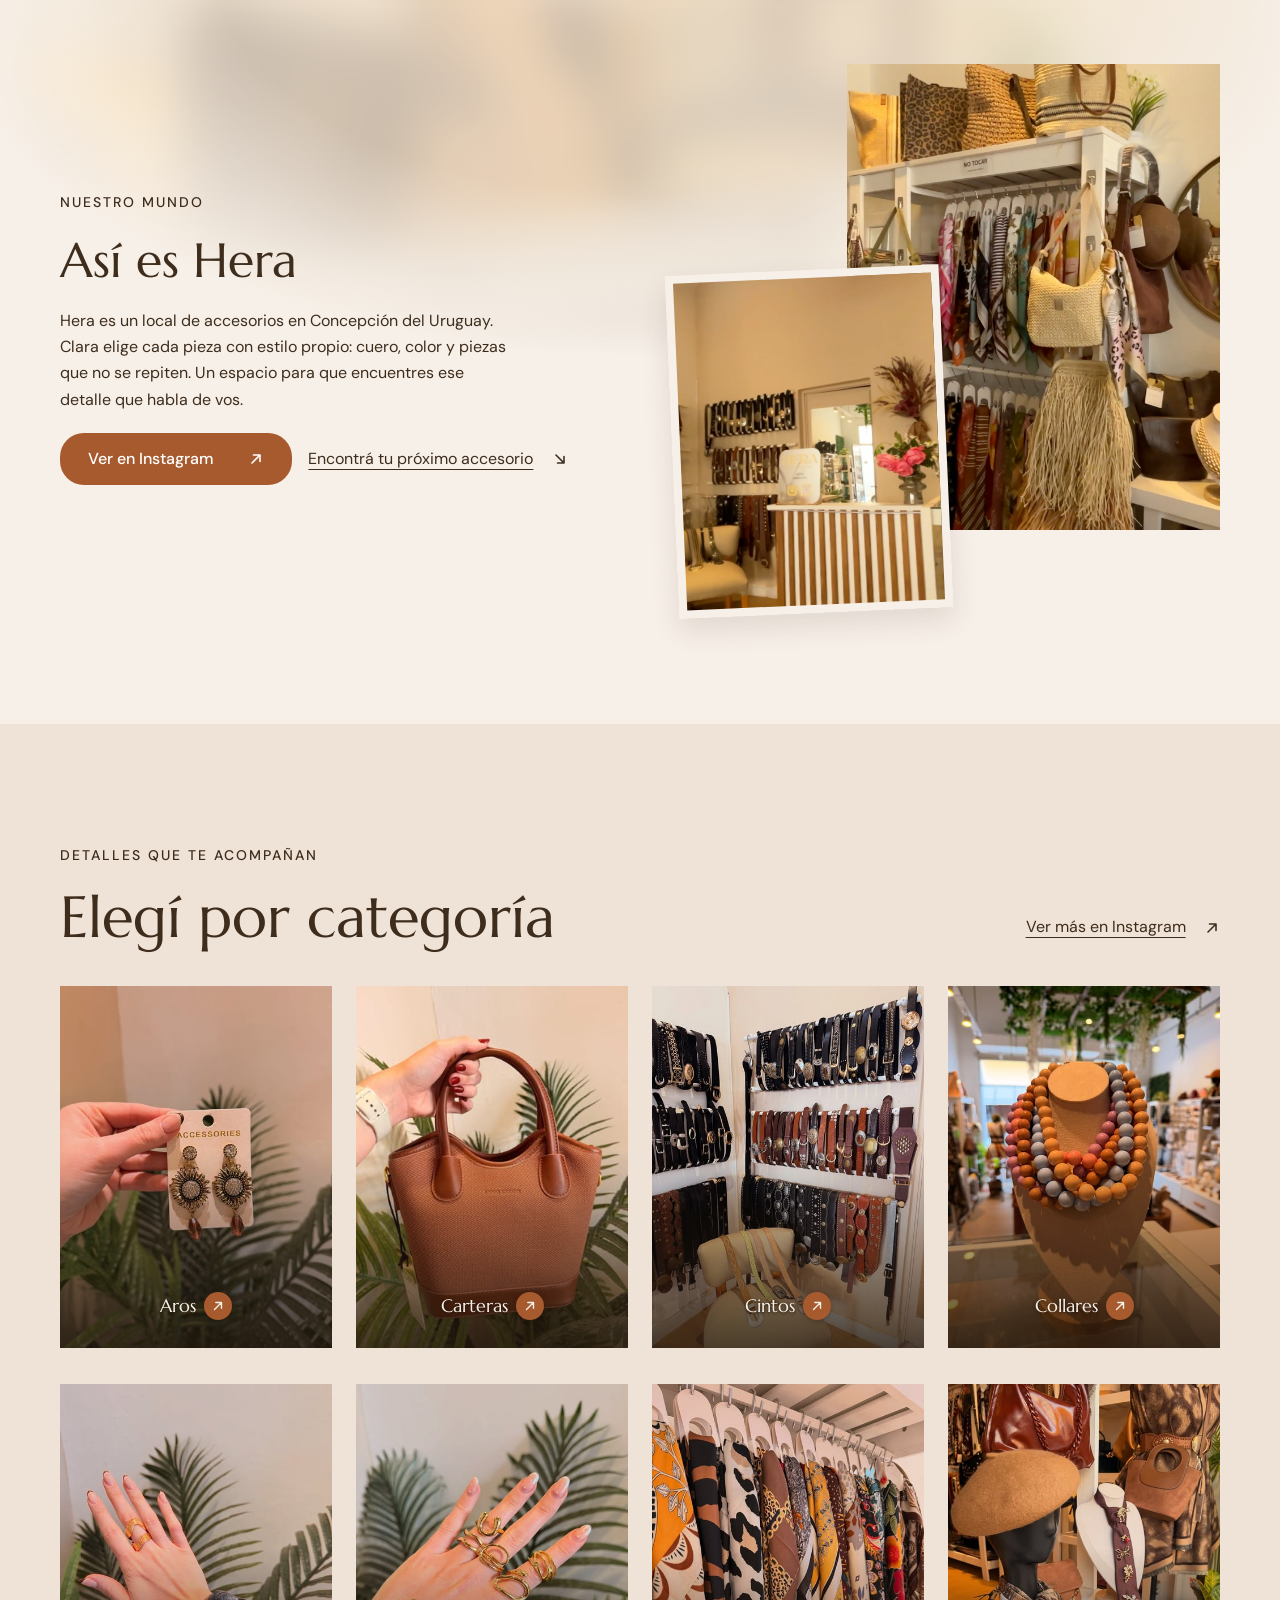
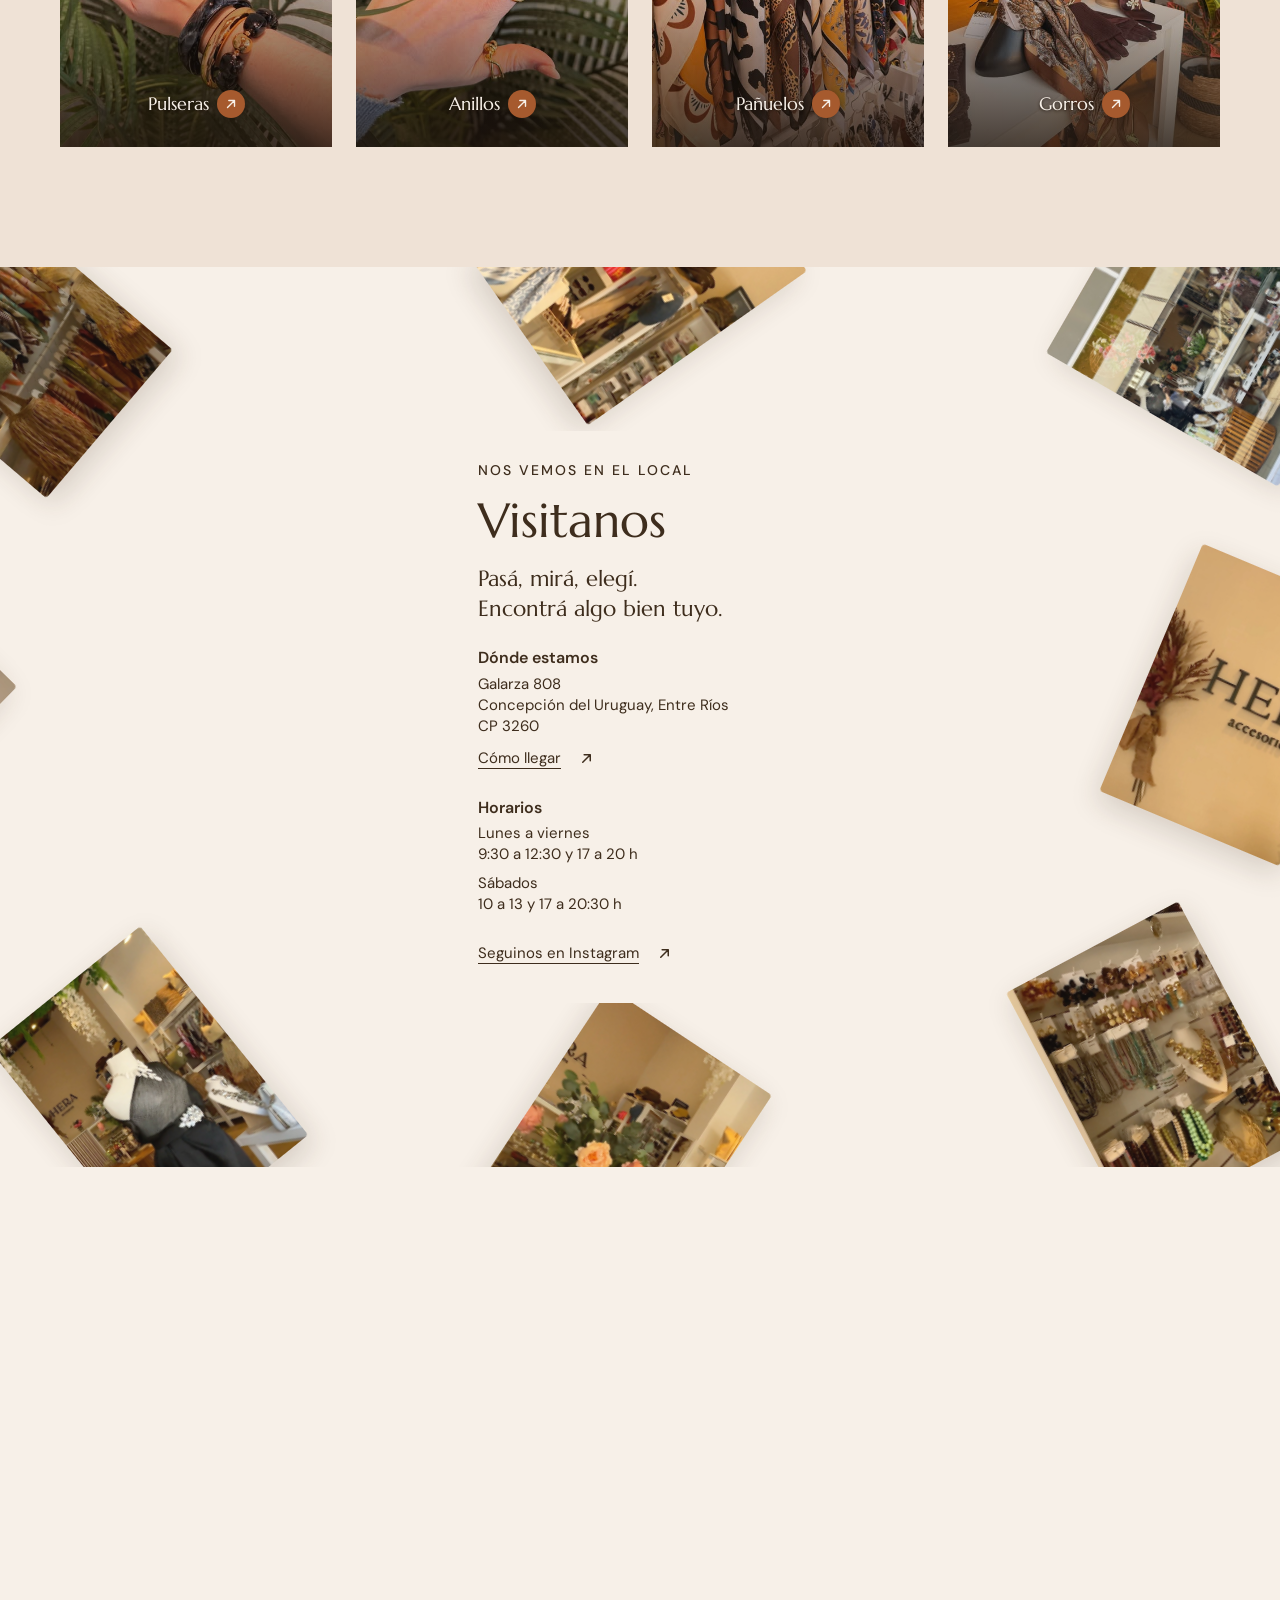
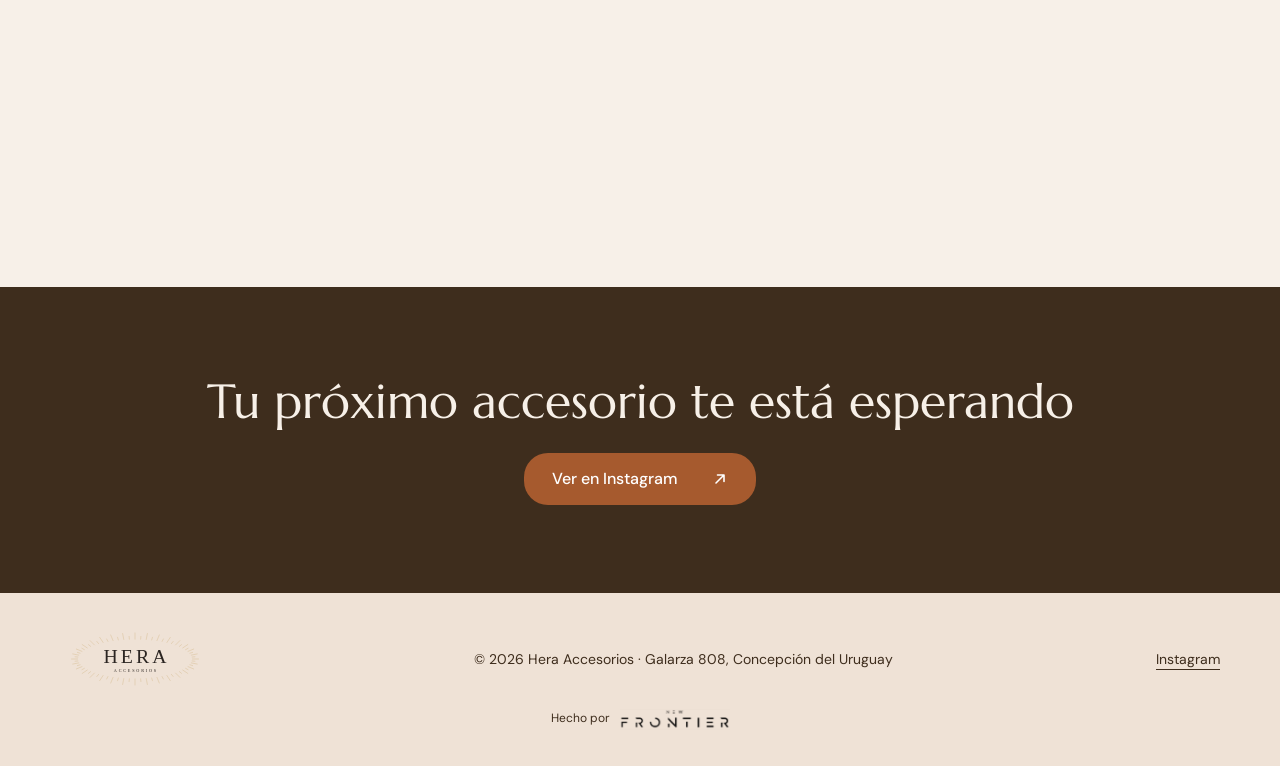
==== commit 26e9650d: "Dominio www.heraaccesorios.com.ar: CNAME y og:image absoluta Co-Authored-By: Claude Opus 5.5 <norepl" ====
--- a/index.html
+++ b/index.html
@@ -4,7 +4,7 @@
 <meta charset="utf-8"><meta name="viewport" content="width=device-width, initial-scale=1">
 <title>Hera Accesorios · Concepción del Uruguay</title>
 <meta name="description" content="Accesorios con identidad, elegidos por Clara en Concepción del Uruguay. Descubrí Hera, visitanos en Galarza 808 y encontrá tu próximo accesorio en nuestra tienda.">
-<meta property="og:type" content="website"><meta property="og:locale" content="es_AR"><meta property="og:title" content="Hera Accesorios · Concepción del Uruguay"><meta property="og:description" content="Accesorios con identidad. Conocé nuestro local en Galarza 808 y seguinos en Instagram."><meta property="og:image" content="img/local-flores.jpg"><meta property="og:image:alt" content="Interior de Hera Accesorios con flores y accesorios">
+<meta property="og:type" content="website"><meta property="og:locale" content="es_AR"><meta property="og:title" content="Hera Accesorios · Concepción del Uruguay"><meta property="og:description" content="Accesorios con identidad. Conocé nuestro local en Galarza 808 y seguinos en Instagram."><meta property="og:image" content="https://www.heraaccesorios.com.ar/img/local-flores.jpg"><meta property="og:url" content="https://www.heraaccesorios.com.ar/"><meta property="og:image:alt" content="Interior de Hera Accesorios con flores y accesorios">
 <meta name="theme-color" content="#F7F0E8"><link rel="icon" href="img/favicon.svg" type="image/svg+xml">
 <link rel="preconnect" href="https://fonts.googleapis.com"><link rel="preconnect" href="https://fonts.gstatic.com" crossorigin><link href="https://fonts.googleapis.com/css2?family=DM+Sans:wght@400;500;600&amp;family=Marcellus&amp;display=swap" rel="stylesheet">
 <link rel="preload" as="image" href="img/hero-recorrido-poster.jpg">
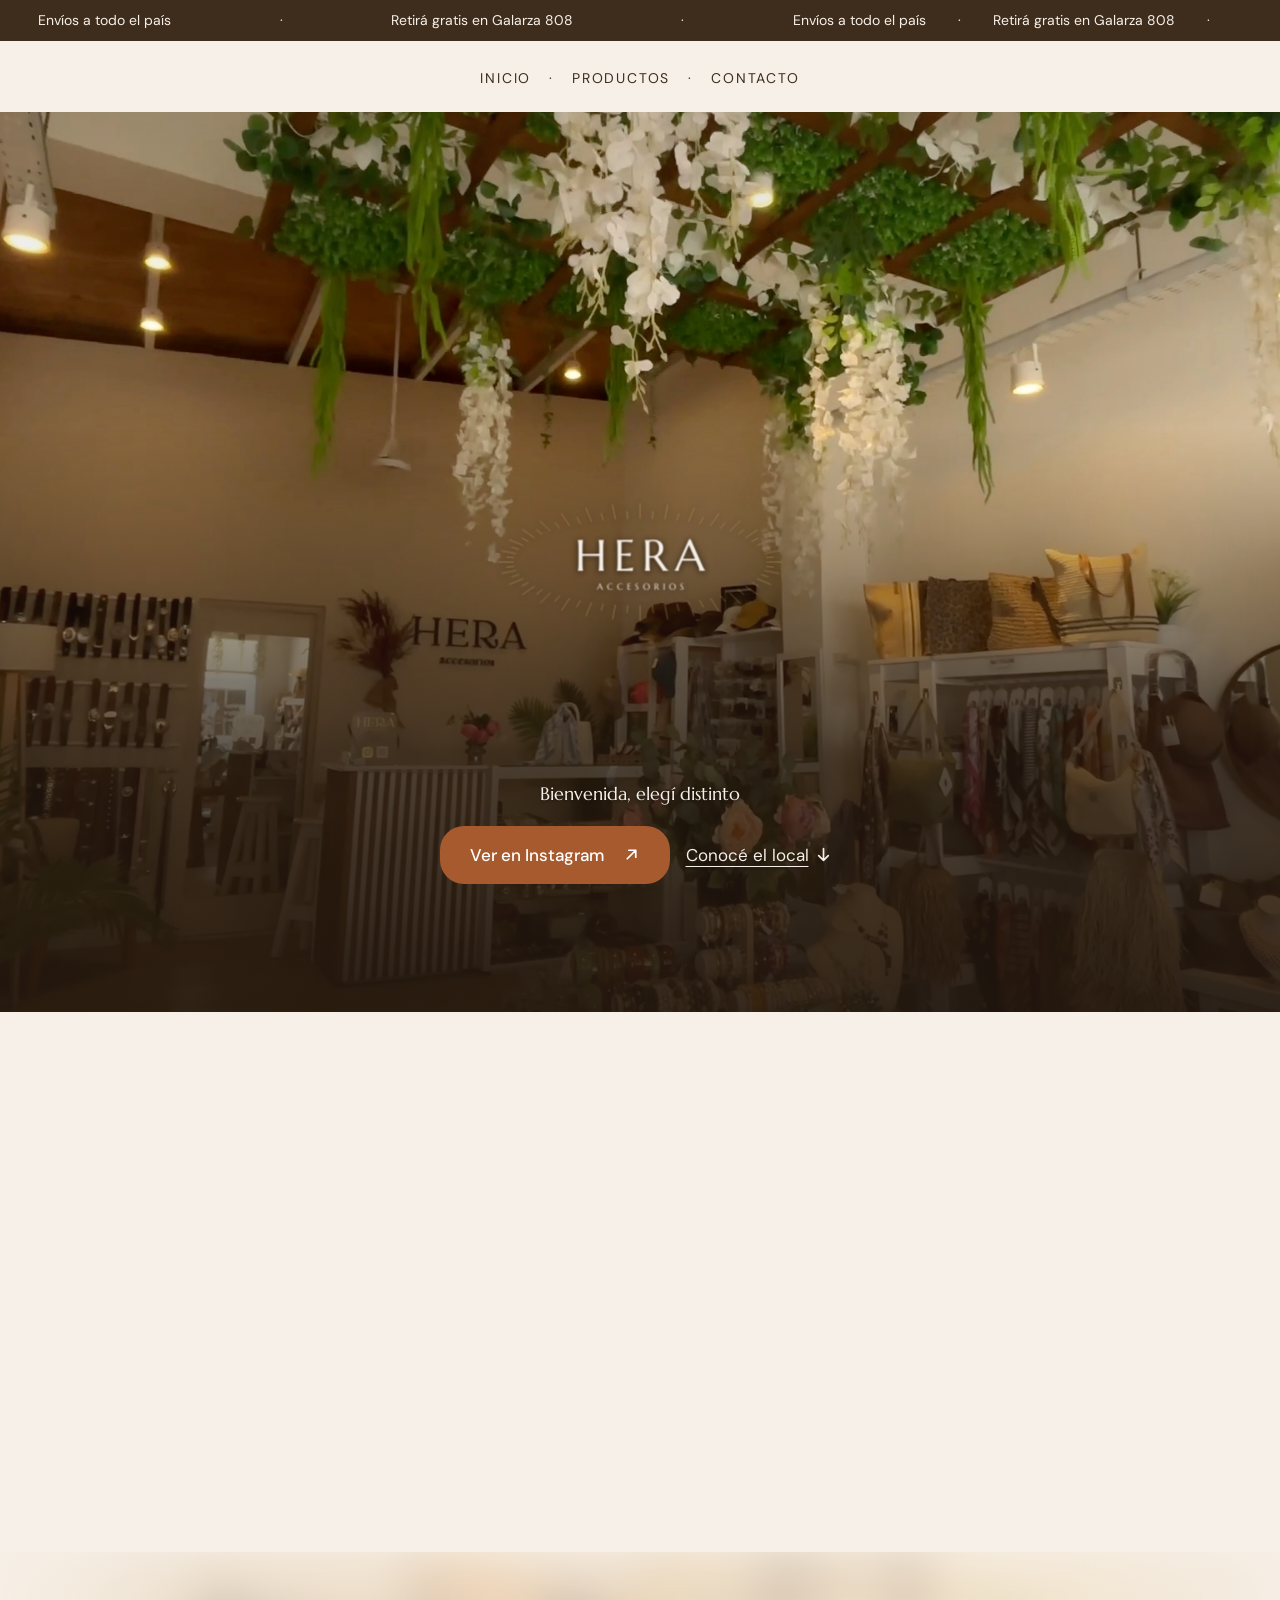
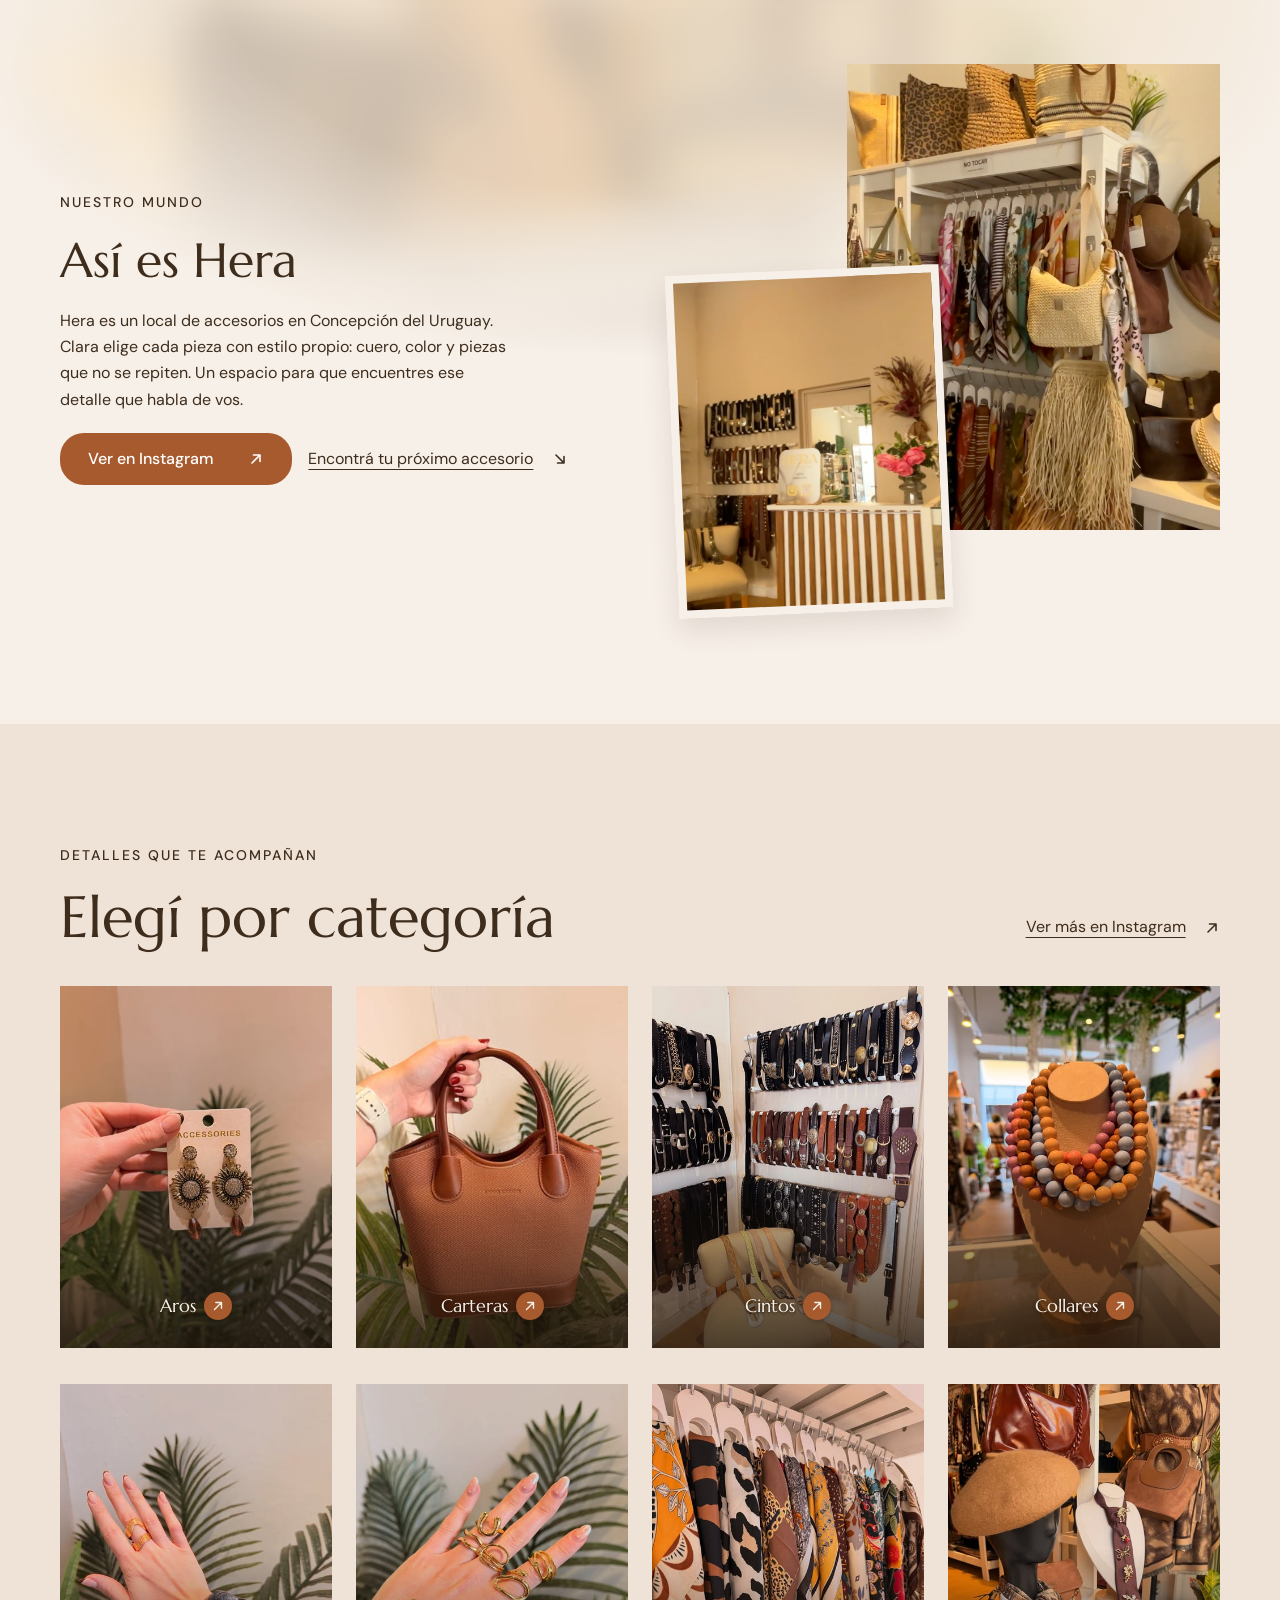
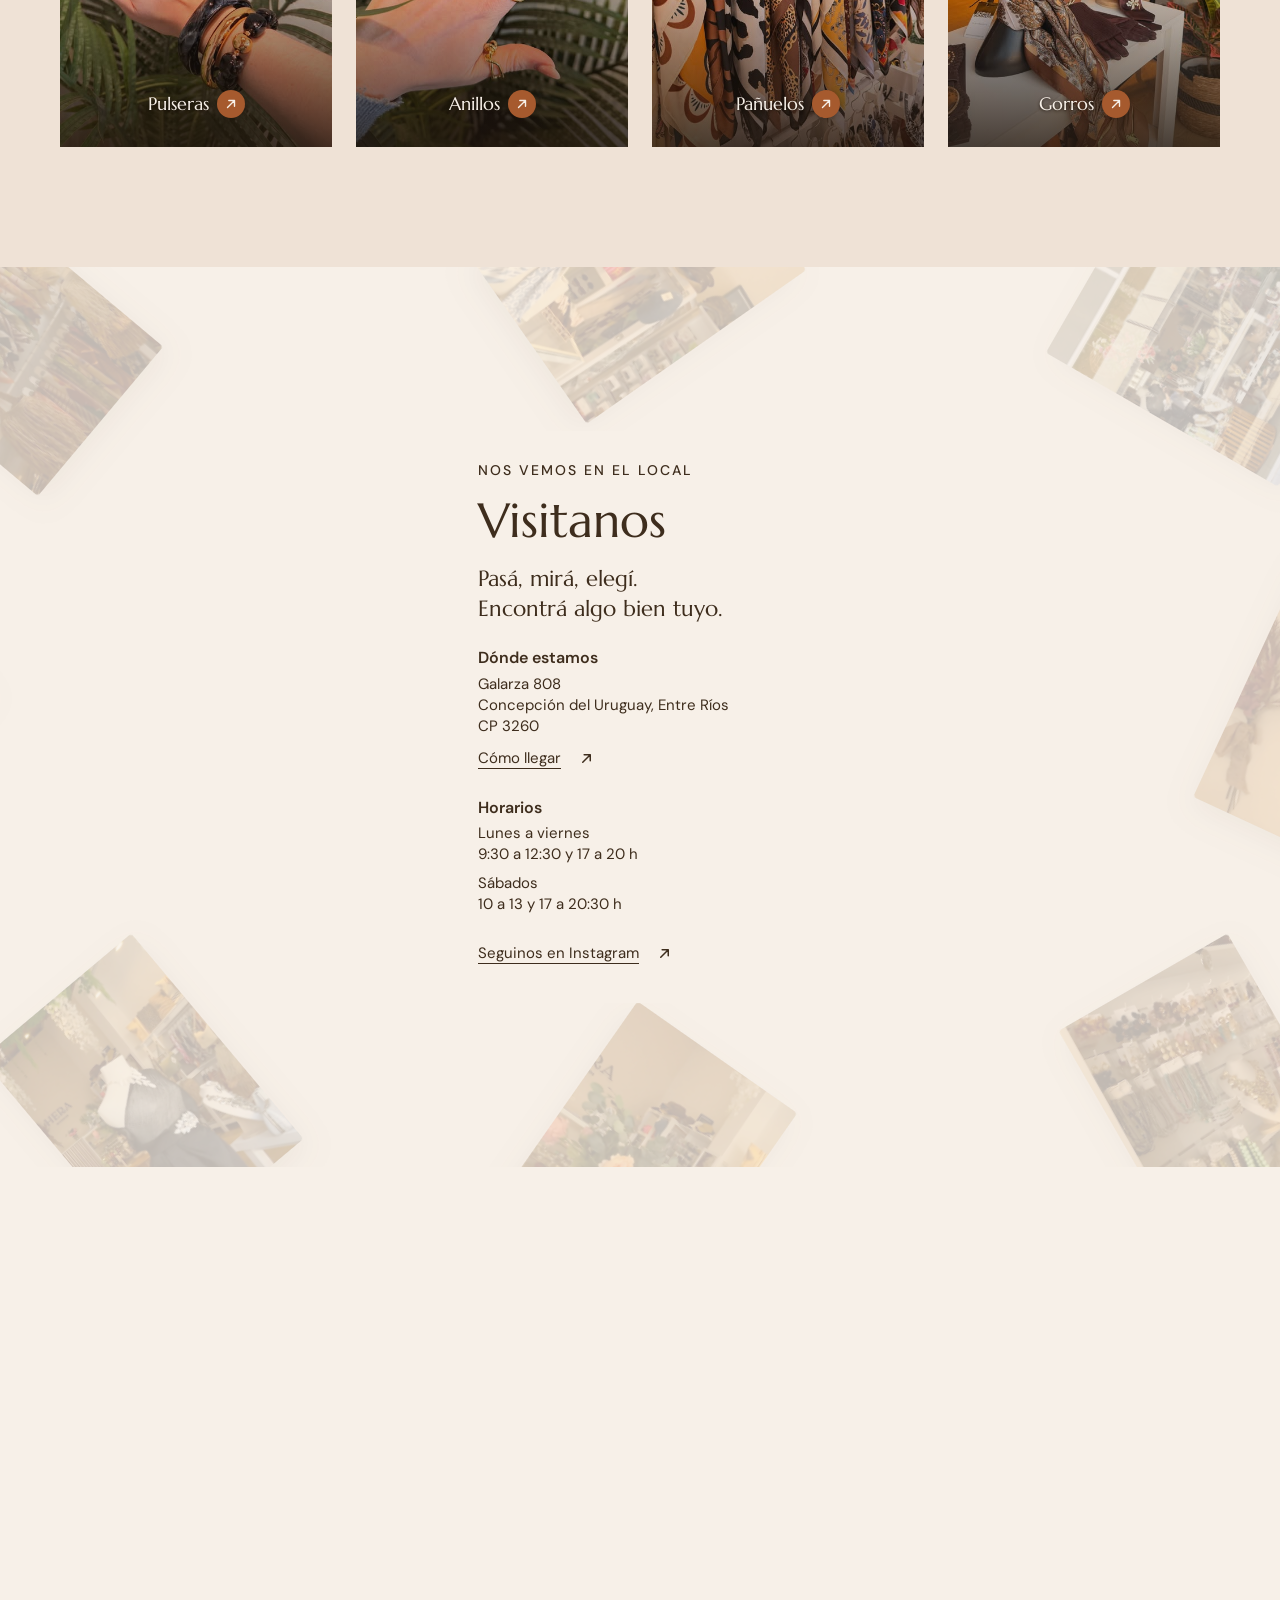
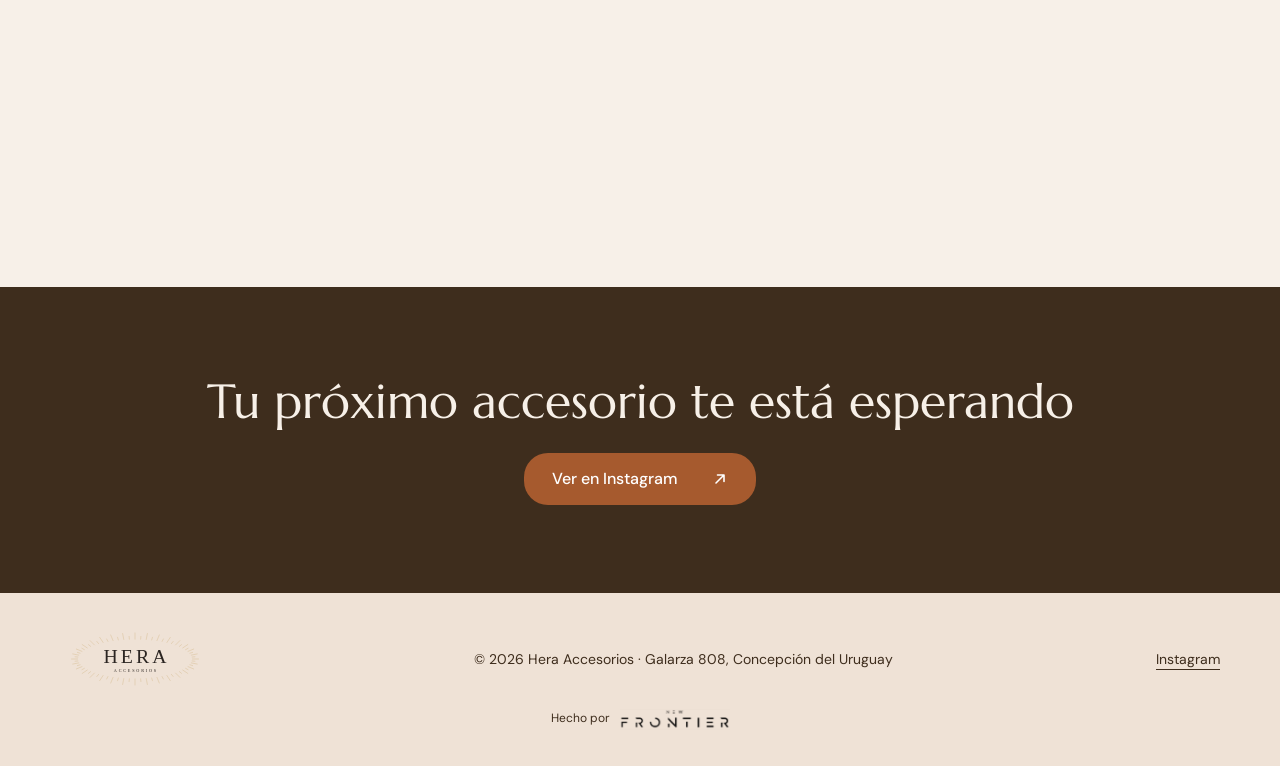
==== commit a6c9c2f0: "Tienda definitiva: heraaccesorios4.mitiendanube.com Co-Authored-By: Claude Opus 5.5 <noreply@anthrop" ====
--- a/index.html
+++ b/index.html
@@ -1,5 +1,5 @@
 <!doctype html>
-<html lang="es-AR" data-store-base="https://heranewfrontier.mitiendanube.com">
+<html lang="es-AR" data-store-base="https://heraaccesorios4.mitiendanube.com">
 <head>
 <meta charset="utf-8"><meta name="viewport" content="width=device-width, initial-scale=1">
 <title>Hera Accesorios · Concepción del Uruguay</title>
